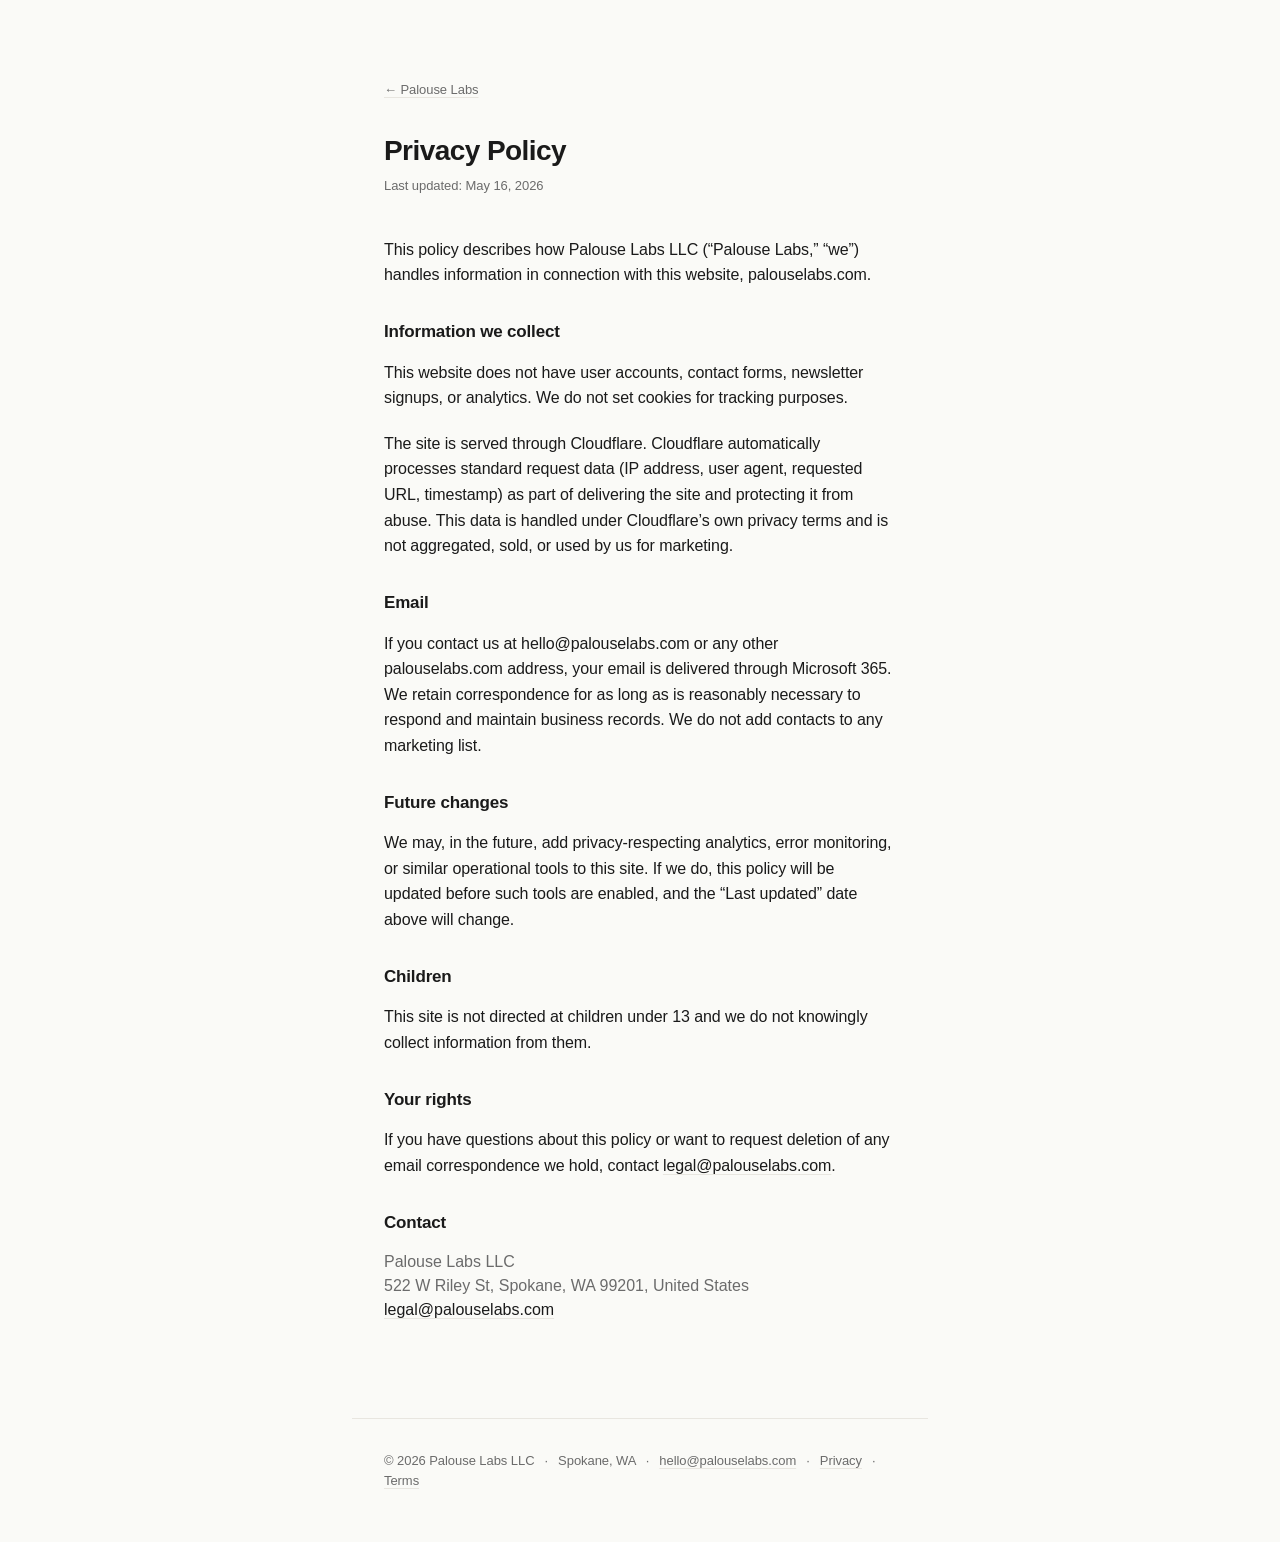
==== privacy.html @ 530b3f7f "chore: initial site Static three-page corporate site for Palouse Labs LLC. Built to serve as a credi" ====
<!doctype html>
<html lang="en">
<head>
  <meta charset="utf-8">
  <meta name="viewport" content="width=device-width, initial-scale=1">
  <title>Privacy Policy &mdash; Palouse Labs</title>
  <meta name="description" content="How Palouse Labs LLC handles information on palouselabs.com.">
  <meta name="theme-color" content="#FAFAF7">
  <meta name="robots" content="index, follow">

  <link rel="canonical" href="https://palouselabs.com/privacy">
  <link rel="icon" href="/favicon.svg" type="image/svg+xml">
  <link rel="icon" href="/favicon.ico" sizes="32x32">
  <link rel="apple-touch-icon" href="/apple-touch-icon.png">

  <link rel="preload" href="/fonts/InterVariable.woff2" as="font" type="font/woff2" crossorigin>
  <link rel="stylesheet" href="/styles.css">
</head>
<body class="legal">
  <main>
    <p class="back"><a href="/">&larr; Palouse Labs</a></p>

    <h1>Privacy Policy</h1>
    <p class="updated">Last updated: May 16, 2026</p>

    <p>This policy describes how Palouse Labs LLC (&ldquo;Palouse Labs,&rdquo; &ldquo;we&rdquo;) handles information in connection with this website, palouselabs.com.</p>

    <h2>Information we collect</h2>
    <p>This website does not have user accounts, contact forms, newsletter signups, or analytics. We do not set cookies for tracking purposes.</p>
    <p>The site is served through Cloudflare. Cloudflare automatically processes standard request data (IP address, user agent, requested URL, timestamp) as part of delivering the site and protecting it from abuse. This data is handled under Cloudflare&rsquo;s own privacy terms and is not aggregated, sold, or used by us for marketing.</p>

    <h2>Email</h2>
    <p>If you contact us at hello@palouselabs.com or any other palouselabs.com address, your email is delivered through Microsoft 365. We retain correspondence for as long as is reasonably necessary to respond and maintain business records. We do not add contacts to any marketing list.</p>

    <h2>Future changes</h2>
    <p>We may, in the future, add privacy-respecting analytics, error monitoring, or similar operational tools to this site. If we do, this policy will be updated before such tools are enabled, and the &ldquo;Last updated&rdquo; date above will change.</p>

    <h2>Children</h2>
    <p>This site is not directed at children under 13 and we do not knowingly collect information from them.</p>

    <h2>Your rights</h2>
    <p>If you have questions about this policy or want to request deletion of any email correspondence we hold, contact <a href="mailto:legal@palouselabs.com">legal@palouselabs.com</a>.</p>

    <h2>Contact</h2>
    <address>
      Palouse Labs LLC<br>
      522 W Riley St, Spokane, WA 99201, United States<br>
      <a href="mailto:legal@palouselabs.com">legal@palouselabs.com</a>
    </address>
  </main>

  <footer>
    <p>&copy; 2026 Palouse Labs LLC <span class="sep">&middot;</span> Spokane, WA <span class="sep">&middot;</span> <a href="mailto:hello@palouselabs.com">hello@palouselabs.com</a> <span class="sep">&middot;</span> <a href="/privacy">Privacy</a> <span class="sep">&middot;</span> <a href="/terms">Terms</a></p>
  </footer>
</body>
</html>
---- styles.css ----
@font-face {
  font-family: 'Inter';
  font-style: normal;
  font-weight: 100 900;
  font-display: swap;
  src: url('/fonts/InterVariable.woff2') format('woff2');
}

:root {
  --font-sans: 'Inter', -apple-system, BlinkMacSystemFont, 'Segoe UI', 'Helvetica Neue', Arial, sans-serif;
  --bg: #FAFAF7;
  --text: #1A1A1A;
  --text-muted: #6B6B6B;
  --border: #E8E6E0;
  --link: #1A1A1A;
  --focus: #2563EB;
}

*, *::before, *::after {
  box-sizing: border-box;
}

html {
  -webkit-text-size-adjust: 100%;
  text-size-adjust: 100%;
}

body {
  margin: 0;
  background: var(--bg);
  color: var(--text);
  font-family: var(--font-sans);
  font-size: 1rem;
  line-height: 1.6;
  font-feature-settings: 'cv11', 'ss01', 'ss03';
  text-rendering: optimizeLegibility;
  -webkit-font-smoothing: antialiased;
  -moz-osx-font-smoothing: grayscale;
}

main {
  max-width: 36rem;
  margin-inline: auto;
  padding: 8rem 2rem 0;
}

section + section {
  margin-top: 4rem;
}

.hero h1 {
  font-size: 2.5rem;
  font-weight: 600;
  letter-spacing: -0.02em;
  line-height: 1.15;
  margin: 0 0 0.75rem;
}

.hero .lede {
  margin: 0;
  font-size: 1rem;
  line-height: 1.6;
}

h2 {
  font-size: 1.125rem;
  font-weight: 600;
  letter-spacing: -0.01em;
  line-height: 1.4;
  margin: 0 0 1rem;
}

p {
  margin: 0 0 1rem;
  letter-spacing: -0.005em;
}

p:last-child {
  margin-bottom: 0;
}

address {
  font-style: normal;
  color: var(--text-muted);
  line-height: 1.5;
  margin-top: 1rem;
}

a {
  color: var(--link);
  text-decoration: underline;
  text-decoration-thickness: 1px;
  text-underline-offset: 0.2em;
  text-decoration-color: var(--border);
}

a:hover {
  text-decoration-color: var(--text);
}

strong {
  font-weight: 500;
}

:focus-visible {
  outline: 2px solid var(--focus);
  outline-offset: 2px;
  border-radius: 1px;
}

footer {
  max-width: 36rem;
  margin: 6rem auto 0;
  padding: 2rem;
  border-top: 1px solid var(--border);
}

footer p {
  margin: 0;
  font-size: 0.8125rem;
  line-height: 1.5;
  color: var(--text-muted);
}

footer a {
  color: var(--text-muted);
}

.sep {
  margin: 0 0.5em;
  color: var(--text-muted);
}

/* Legal pages */
body.legal main {
  padding-top: 5rem;
}

.legal .back {
  margin: 0 0 2rem;
  font-size: 0.8125rem;
}

.legal .back a {
  color: var(--text-muted);
}

.legal h1 {
  font-size: 1.75rem;
  font-weight: 600;
  letter-spacing: -0.02em;
  line-height: 1.25;
  margin: 0 0 0.5rem;
}

.legal .updated {
  color: var(--text-muted);
  font-size: 0.8125rem;
  margin-bottom: 2.5rem;
}

.legal h2 {
  font-size: 1.0625rem;
  margin-top: 2rem;
  margin-bottom: 1rem;
}

.legal p {
  margin-bottom: 1.25rem;
}

/* Tablet */
@media (max-width: 959px) {
  .hero h1 {
    font-size: 2.25rem;
  }
}

/* Mobile */
@media (max-width: 639px) {
  main {
    padding: 5rem 1.5rem 0;
  }

  body.legal main {
    padding-top: 3.5rem;
  }

  .hero h1 {
    font-size: 2rem;
  }

  footer {
    padding: 2rem 1.5rem;
  }

  footer p {
    text-align: left;
  }

  .sep {
    display: none;
  }

  footer p a,
  footer p > * {
    display: block;
    margin: 0.25rem 0;
  }
}
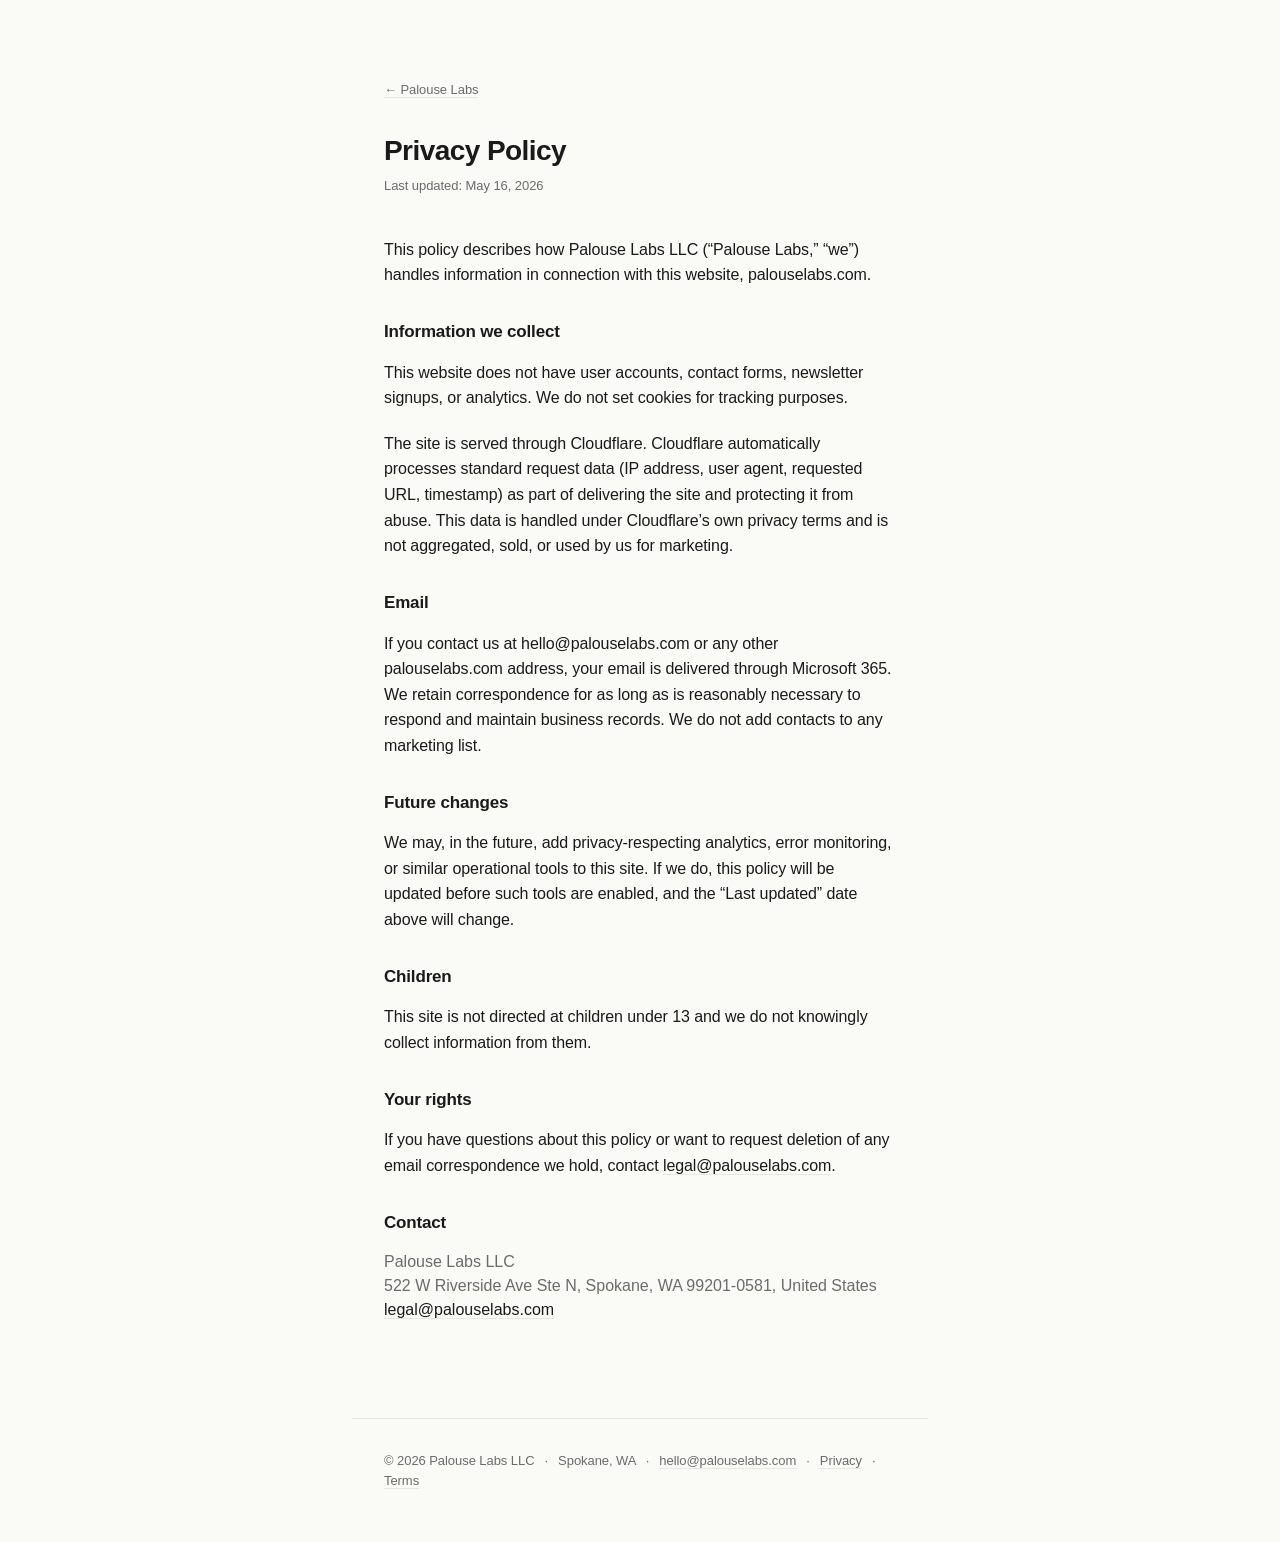
==== commit 0e98274f: "fix: correct registered agent street address Update site to match the authoritative D-U-N-S record (" ====
--- a/privacy.html
+++ b/privacy.html
@@ -44,7 +44,7 @@
     <h2>Contact</h2>
     <address>
       Palouse Labs LLC<br>
-      522 W Riley St, Spokane, WA 99201, United States<br>
+      522 W Riverside Ave Ste N, Spokane, WA 99201-0581, United States<br>
       <a href="mailto:legal@palouselabs.com">legal@palouselabs.com</a>
     </address>
   </main>
